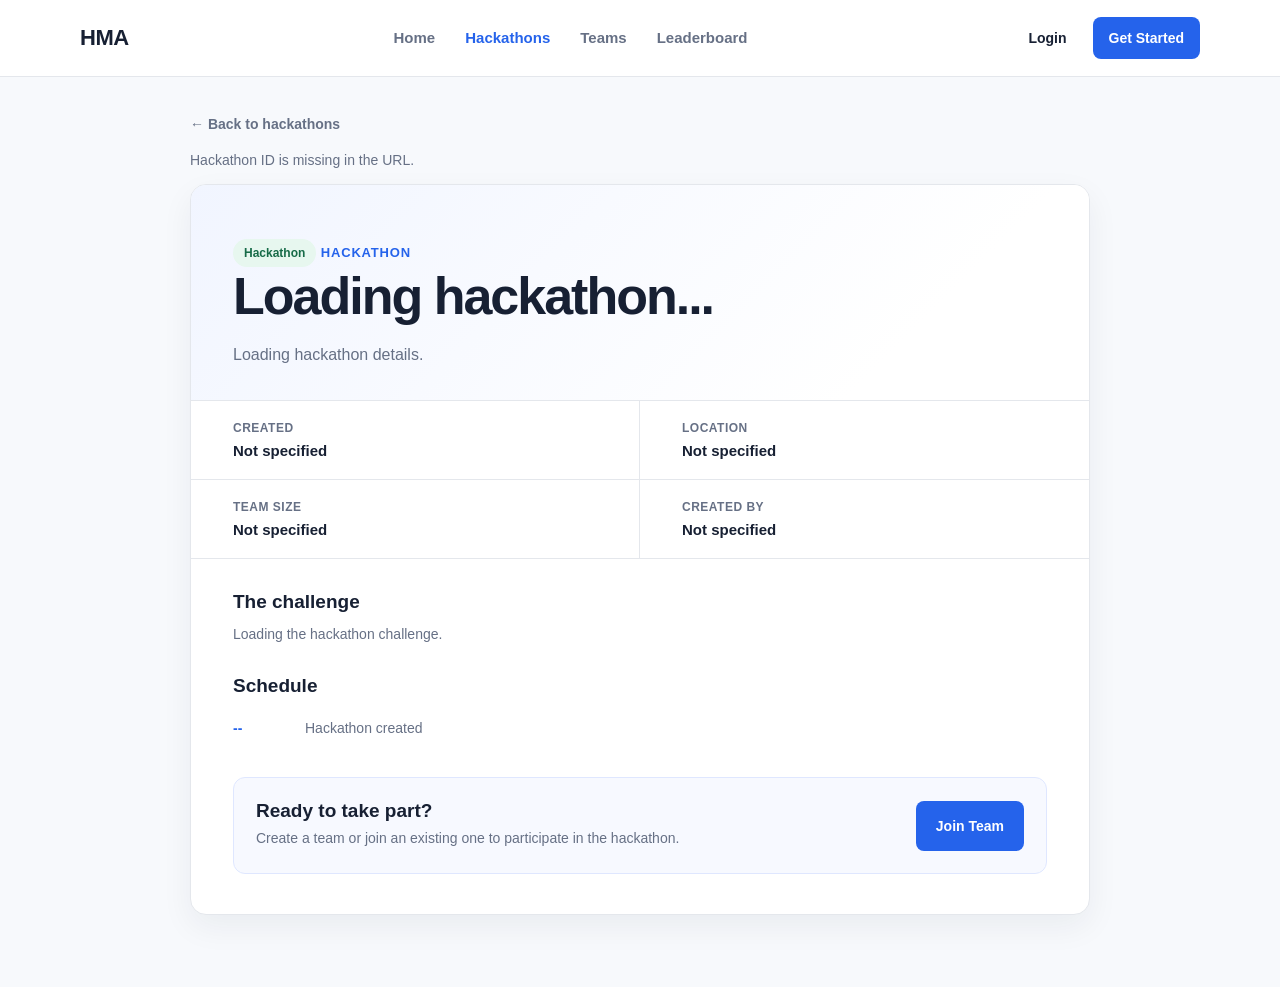
==== frontend/html/hackathon-details.html @ 71766c03 "Created the list hackathons page frontend and Added the hackathon registration functionality in the " ====
<!DOCTYPE html>
<html lang="en">
<head>
    <meta charset="UTF-8">
    <meta name="viewport" content="width=device-width, initial-scale=1.0">
    <meta name="description" content="Details for the Build for Good hackathon.">
    <title>Build for Good - Hackathon Details</title>
    <link rel="stylesheet" href="../css/common.css">
    <link rel="stylesheet" href="../css/hackathon-details.css">
</head>
<body class="hackathon-details-page">
    <header class="header">
        <nav class="navbar" aria-label="Main navigation">
            <a class="brand" href="./index.html">HMA</a>
            <ul class="nav-links">
                <li><a href="./index.html">Home</a></li>
                <li><a class="active" href="./hackathon.html">Hackathons</a></li>
                <li><a href="./team.html">Teams</a></li>
                <li><a href="./leaderboard.html">Leaderboard</a></li>
            </ul>
            <div class="nav-buttons">
                <a href="./login.html" class="login-button">Login</a>
                <a href="./register.html" class="register-button">Get Started</a>
            </div>
        </nav>
    </header>

    <main class="details-main">
        <a class="back-link" href="./hackathon.html">← Back to hackathons</a>
        <p class="details-status" id="statusMessage" role="status"></p>

        <section class="details-card" aria-labelledby="hackathonTitle">
            <div class="details-heading">
                <span class="event-badge">Hackathon</span>
                <p class="eyebrow" id="hackathonEyebrow">HACKATHON</p>
                <h1 id="hackathonTitle">Loading hackathon...</h1>
                <p class="description" id="hackathonDescription">
                    Loading hackathon details.
                </p>
            </div>

            <div class="event-facts" aria-label="Event information">
                <div class="fact">
                    <span class="fact-label">Created</span>
                    <strong id="hackathonDates">Not specified</strong>
                </div>
                <div class="fact">
                    <span class="fact-label">Location</span>
                    <strong id="hackathonLocation">Not specified</strong>
                </div>
                <div class="fact">
                    <span class="fact-label">Team size</span>
                    <strong id="hackathonTeamSize">Not specified</strong>
                </div>
                <div class="fact">
                    <span class="fact-label">Created by</span>
                    <strong id="hackathonCreatedBy">Not specified</strong>
                </div>
            </div>

            <div class="details-body">
                <section aria-labelledby="challengeTitle">
                    <h2 id="challengeTitle">The challenge</h2>
                    <p id="hackathonChallenge">Loading the hackathon challenge.</p>
                </section>
                <section aria-labelledby="scheduleTitle">
                    <h2 id="scheduleTitle">Schedule</h2>
                    <ul class="schedule-list" id="hackathonSchedule">
                        <li><time id="hackathonCreatedTime">--</time><span>Hackathon created</span></li>
                    </ul>
                </section>
                <aside class="join-card">
                    <div>
                        <h2>Ready to take part?</h2>
                        <p>Create a team or join an existing one to participate in the hackathon.</p>
                    </div>
                    <a class="primary-button" href="./team.html">Join Team</a>
                </aside>
            </div>
        </section>
    </main>
    <script type="module" src="../js/scripts.js"></script>
</body>
</html>
---- frontend/css/common.css ----
:root {
    --primary: #2563eb;
    --primary-dark: #1d4ed8;
    --text: #172033;
    --muted: #667085;
    --border: #e4e7ec;
    --background: #f7f9fc;
}

* {
    box-sizing: border-box;
}

body {
    min-height: 100vh;
    margin: 0;
    font-family: Inter, "Segoe UI", Arial, sans-serif;
    color: var(--text);
    background: var(--background);
}

a {
    color: inherit;
    text-decoration: none;
}

.header {
    background: #ffffff;
    border-bottom: 1px solid var(--border);
}

.navbar {
    width: min(1120px, calc(100% - 40px));
    height: 76px;
    margin: 0 auto;
    display: flex;
    align-items: center;
    justify-content: space-between;
}

.brand {
    font-size: 22px;
    font-weight: 800;
    letter-spacing: -0.5px;
}

.nav-links {
    display: flex;
    gap: 30px;
    margin: 0;
    padding: 0;
    list-style: none;
}

.nav-links a {
    position: relative;
    color: var(--muted);
    font-size: 15px;
    font-weight: 600;
}

.nav-links a:hover,
.nav-links .active {
    color: var(--primary);
}

.nav-buttons {
    display: flex;
    align-items: center;
    gap: 10px;
}

.login-button,
.register-button,
.primary-button,
.secondary-button {
    display: inline-flex;
    min-height: 42px;
    align-items: center;
    justify-content: center;
    padding: 0 16px;
    border-radius: 8px;
    font-size: 14px;
    font-weight: 700;
    transition: 150ms ease;
}

.login-button {
    color: var(--text);
}

.login-button:hover {
    background: #f2f4f7;
}

.register-button,
.primary-button {
    color: #ffffff;
    background: var(--primary);
}

.register-button:hover,
.primary-button:hover {
    background: var(--primary-dark);
}

.hero {
    width: min(1120px, calc(100% - 40px));
    min-height: calc(100vh - 76px);
    margin: 0 auto;
    display: grid;
    grid-template-columns: 1.05fr 0.95fr;
    align-items: center;
    gap: 70px;
}

.eyebrow {
    display: inline-block;
    margin-bottom: 16px;
    color: var(--primary);
    font-size: 13px;
    font-weight: 800;
    letter-spacing: 0.8px;
    text-transform: uppercase;
}

.hero h1 {
    max-width: 650px;
    margin: 0;
    font-size: clamp(44px, 6vw, 68px);
    line-height: 1.08;
    letter-spacing: -3px;
}

.hero-content p {
    max-width: 570px;
    margin: 24px 0 30px;
    color: var(--muted);
    font-size: 18px;
    line-height: 1.7;
}

.hero-actions {
    display: flex;
    gap: 12px;
}

.primary-button,
.secondary-button {
    min-height: 50px;
    padding: 0 20px;
}

.secondary-button {
    color: var(--text);
    background: #ffffff;
    border: 1px solid var(--border);
}

.secondary-button:hover {
    border-color: #b8bec8;
    background: #fbfcfd;
}

@media (max-width: 850px) {
    .nav-links {
        display: none;
    }

    .hero {
        grid-template-columns: 1fr;
        gap: 45px;
        padding: 60px 0;
    }

    .hero h1 {
        letter-spacing: -2px;
    }
}

@media (max-width: 520px) {
    .navbar,
    .hero {
        width: calc(100% - 32px);
    }

    .header,
    .navbar {
        height: 68px;
    }

    .login-button {
        display: none;
    }

    .register-button {
        min-height: 38px;
        padding: 0 12px;
    }

    .hero {
        min-height: calc(100vh - 68px);
        padding: 42px 0;
    }

    .hero h1 {
        font-size: 43px;
    }

    .hero-content p {
        font-size: 16px;
    }

    .hero-actions {
        flex-direction: column;
    }

    .primary-button,
    .secondary-button {
        width: 100%;
    }
}
.hackathon-list{
    cursor: pointer;
}
---- frontend/css/hackathon-details.css ----
.hackathon-details-page {
    background: var(--background);
}

.details-main {
    width: min(900px, calc(100% - 40px));
    margin: 0 auto;
    padding: 38px 0 72px;
}

.back-link {
    display: inline-block;
    margin-bottom: 20px;
    color: var(--muted);
    font-size: 14px;
    font-weight: 600;
}

.back-link:hover {
    color: var(--primary);
}

.details-status {
    min-height: 20px;
    margin: 0 0 12px;
    color: var(--muted);
    font-size: 14px;
}

.details-status:empty {
    display: none;
}

.details-card {
    overflow: hidden;
    border: 1px solid var(--border);
    border-radius: 16px;
    background: #ffffff;
    box-shadow: 0 12px 32px rgba(23, 32, 51, 0.06);
}

.details-heading {
    padding: 38px 42px 32px;
    background: linear-gradient(135deg, #f1f5ff, #ffffff 78%);
}

.event-badge {
    display: inline-block;
    padding: 7px 11px;
    border-radius: 999px;
    color: #176b48;
    background: #e7f7ef;
    font-size: 12px;
    font-weight: 700;
}

.details-heading .eyebrow {
    margin: 22px 0 8px;
}

.details-heading h1 {
    margin: 0;
    font-size: clamp(36px, 6vw, 52px);
    line-height: 1.1;
    letter-spacing: -2px;
}

.description {
    max-width: 680px;
    margin: 16px 0 0;
    color: var(--muted);
    font-size: 16px;
    line-height: 1.7;
}

.event-facts {
    display: grid;
    grid-template-columns: repeat(2, minmax(0, 1fr));
    border-top: 1px solid var(--border);
    border-bottom: 1px solid var(--border);
}

.fact {
    display: grid;
    gap: 7px;
    padding: 20px 42px;
}

.fact:nth-child(odd) {
    border-right: 1px solid var(--border);
}

.fact:nth-child(n + 3) {
    border-top: 1px solid var(--border);
}

.fact-label {
    color: var(--muted);
    font-size: 12px;
    font-weight: 600;
    text-transform: uppercase;
    letter-spacing: 0.5px;
}

.fact strong {
    font-size: 15px;
}

.details-body {
    display: grid;
    gap: 28px;
    padding: 32px 42px 40px;
}

.details-body h2 {
    margin: 0 0 10px;
    font-size: 19px;
}

.details-body section > p,
.join-card p {
    margin: 0;
    color: var(--muted);
    font-size: 14px;
    line-height: 1.7;
}

.schedule-list {
    display: grid;
    gap: 0;
    margin: 0;
    padding: 0;
    list-style: none;
}

.schedule-list li {
    display: flex;
    gap: 18px;
    padding: 13px 0;
    border-bottom: 1px solid #f0f1f4;
    color: var(--muted);
    font-size: 14px;
}

.schedule-list li:last-child {
    border-bottom: 0;
}

.schedule-list time {
    min-width: 54px;
    color: var(--primary);
    font-weight: 700;
}

.join-card {
    display: flex;
    align-items: center;
    justify-content: space-between;
    gap: 20px;
    padding: 22px;
    border: 1px solid #dfe7ff;
    border-radius: 12px;
    background: #f7f9ff;
}

.join-card h2 {
    margin-bottom: 5px;
}

.join-card .primary-button {
    flex-shrink: 0;
}

@media (max-width: 600px) {
    .details-main {
        width: calc(100% - 32px);
        padding: 26px 0 48px;
    }

    .details-heading {
        padding: 28px 22px 24px;
    }

    .event-facts {
        grid-template-columns: 1fr;
    }

    .fact,
    .fact:nth-child(odd),
    .fact:nth-child(n + 3) {
        padding: 15px 22px;
        border-top: 1px solid var(--border);
        border-right: 0;
    }

    .fact:first-child {
        border-top: 0;
    }

    .details-body {
        padding: 25px 22px 28px;
    }

    .join-card {
        align-items: stretch;
        flex-direction: column;
    }
}
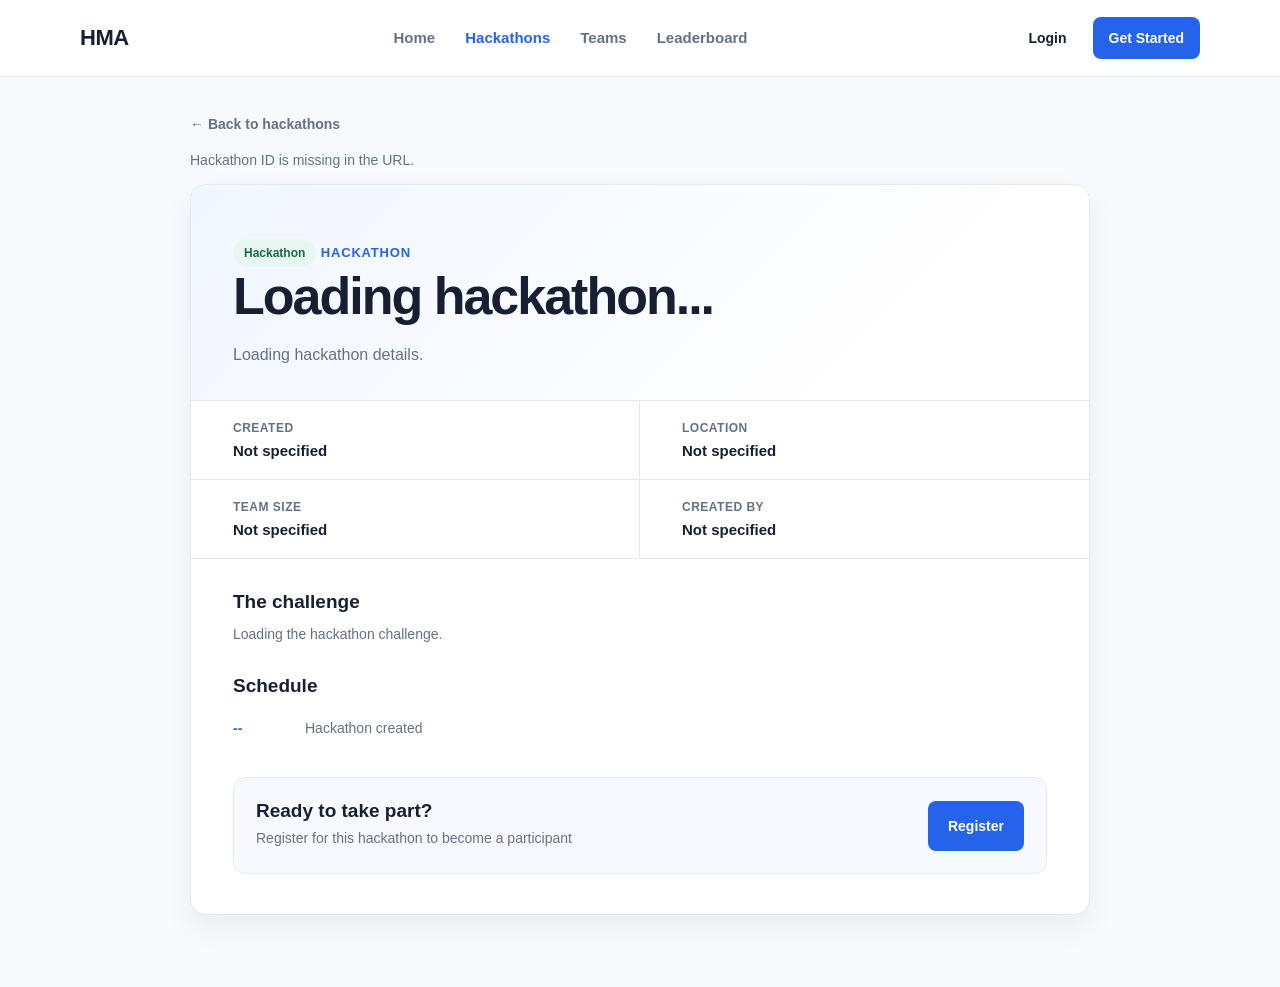
==== commit f3b13ea2: "Fix the register Hackathon" ====
--- a/frontend/html/hackathon-details.html
+++ b/frontend/html/hackathon-details.html
@@ -72,9 +72,11 @@
                 <aside class="join-card">
                     <div>
                         <h2>Ready to take part?</h2>
-                        <p>Create a team or join an existing one to participate in the hackathon.</p>
+                        <p>Register for this hackathon to become a participant</p>
                     </div>
-                    <a class="primary-button" href="./team.html">Join Team</a>
+                    <button id="registerButton" class="primary-button">Register</button>
+                    <p id="registrationMessage" class="registration-status" role="status"></p>
+                    <a class="primary-button" id="joinTeamBtn" href="./team.html" hidden >Join Team</a>
                 </aside>
             </div>
         </section>
--- a/frontend/css/hackathon-details.css
+++ b/frontend/css/hackathon-details.css
@@ -63,6 +63,7 @@
     font-size: clamp(36px, 6vw, 52px);
     line-height: 1.1;
     letter-spacing: -2px;
+    overflow-wrap: anywhere;
 }
 
 .description {
@@ -71,6 +72,7 @@
     color: var(--muted);
     font-size: 16px;
     line-height: 1.7;
+    overflow-wrap: anywhere;
 }
 
 .event-facts {
@@ -103,7 +105,9 @@
 }
 
 .fact strong {
+    min-width: 0;
     font-size: 15px;
+    overflow-wrap: anywhere;
 }
 
 .details-body {
@@ -156,19 +160,44 @@
     display: flex;
     align-items: center;
     justify-content: space-between;
-    gap: 20px;
+    flex-wrap: wrap;
+    gap: 16px 20px;
     padding: 22px;
     border: 1px solid #dfe7ff;
     border-radius: 12px;
     background: #f7f9ff;
 }
 
+.join-card > div {
+    flex: 1 1 240px;
+}
+
 .join-card h2 {
     margin-bottom: 5px;
 }
 
 .join-card .primary-button {
     flex-shrink: 0;
+    border: 0;
+    cursor: pointer;
+    font-family: inherit;
+    line-height: 1;
+    -webkit-appearance: none;
+    appearance: none;
+}
+
+.join-card .primary-button[hidden] {
+    display: none;
+}
+
+.registration-status {
+    width: 100%;
+    color: var(--muted);
+    font-size: 13px;
+}
+
+.registration-status:empty {
+    display: none;
 }
 
 @media (max-width: 600px) {
